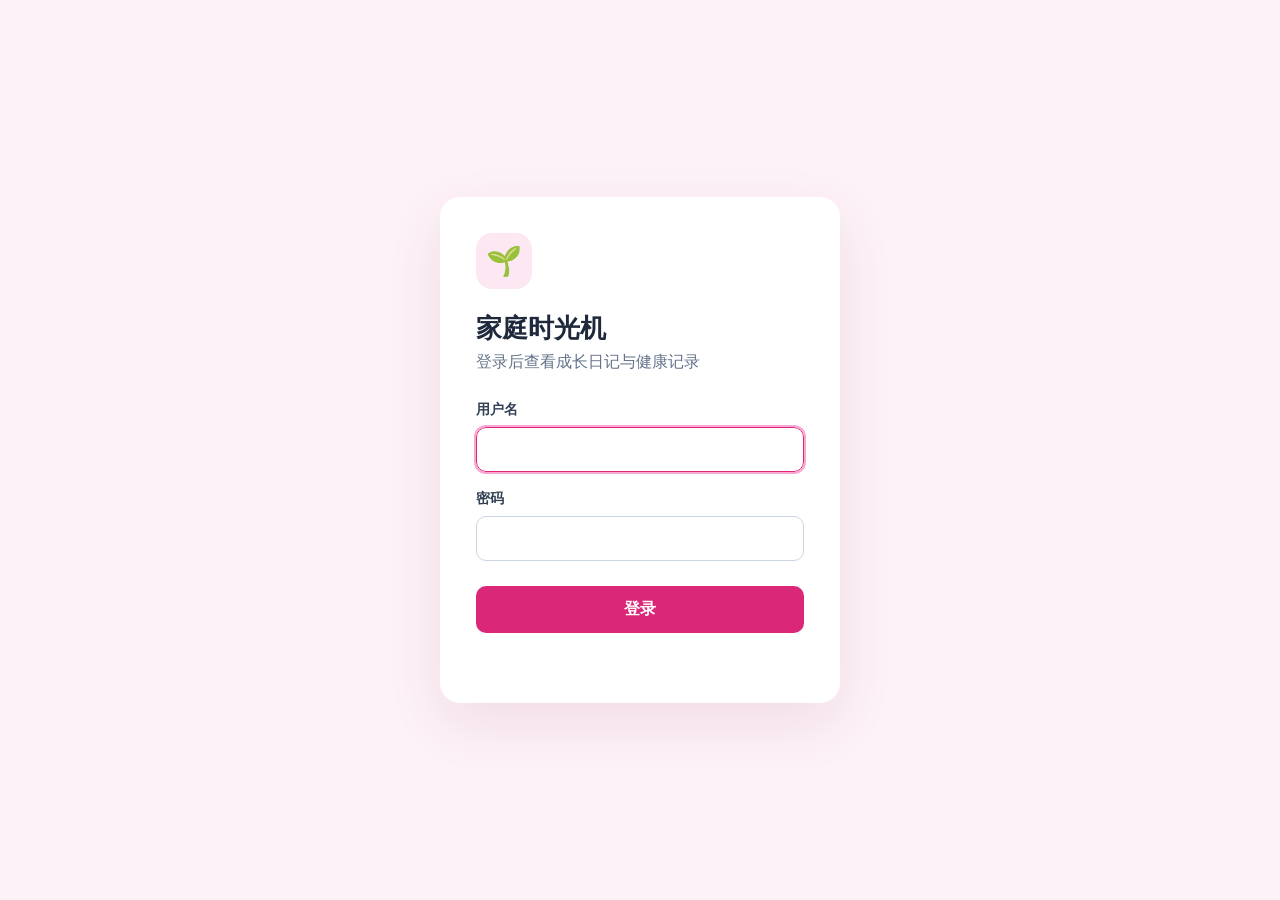
==== backend/static/login.html @ 9ad58400 "Add multi-child growth handbook and authenticated diary" ====
<!DOCTYPE html>
<html lang="zh-CN">
<head>
    <meta charset="UTF-8">
    <meta name="viewport" content="width=device-width, initial-scale=1.0">
    <title>登录 · 家庭时光机</title>
    <style>
        * { box-sizing: border-box; }
        body { margin: 0; min-height: 100vh; display: grid; place-items: center; padding: 24px; background: #fdf2f8; color: #334155; font-family: system-ui, -apple-system, "Microsoft YaHei", sans-serif; }
        main { width: min(100%, 400px); padding: 36px; border-radius: 20px; background: white; box-shadow: 0 20px 55px #83184318; }
        .mark { width: 56px; height: 56px; display: grid; place-items: center; border-radius: 16px; background: #fce7f3; color: #be185d; font-size: 29px; }
        h1 { margin: 22px 0 6px; font-size: 26px; color: #1e293b; }
        p { margin: 0 0 28px; color: #64748b; }
        label { display: block; margin: 18px 0 8px; font-size: 14px; font-weight: 600; }
        input { width: 100%; padding: 12px 14px; border: 1px solid #cbd5e1; border-radius: 10px; font: inherit; }
        input:focus { outline: 2px solid #f9a8d4; border-color: #db2777; }
        button { width: 100%; margin-top: 25px; padding: 13px; border: 0; border-radius: 10px; background: #db2777; color: white; font: inherit; font-weight: 700; cursor: pointer; }
        button:disabled { opacity: .6; cursor: wait; }
        #error { min-height: 22px; margin-top: 12px; color: #be123c; font-size: 14px; }
    </style>
</head>
<body>
    <main>
        <div class="mark" aria-hidden="true">🌱</div>
        <h1>家庭时光机</h1>
        <p>登录后查看成长日记与健康记录</p>
        <form id="loginForm">
            <label for="username">用户名</label>
            <input id="username" name="username" autocomplete="username" required autofocus>
            <label for="password">密码</label>
            <input id="password" name="password" type="password" autocomplete="current-password" required>
            <button id="submit" type="submit">登录</button>
            <div id="error" role="alert" aria-live="polite"></div>
        </form>
    </main>
    <script>
        document.getElementById('loginForm').addEventListener('submit', async (event) => {
            event.preventDefault();
            const button = document.getElementById('submit');
            const error = document.getElementById('error');
            button.disabled = true;
            error.textContent = '';
            try {
                const response = await fetch('/api/login', {
                    method: 'POST',
                    headers: { 'Content-Type': 'application/json' },
                    body: JSON.stringify({
                        username: document.getElementById('username').value,
                        password: document.getElementById('password').value
                    })
                });
                if (!response.ok) { error.textContent = response.status === 429 ? '尝试次数过多，请五分钟后再试' : '用户名或密码错误'; return; }
                location.replace('/');
            } catch (_) {
                error.textContent = '连接失败，请稍后重试';
            } finally {
                button.disabled = false;
            }
        });
    </script>
</body>
</html>
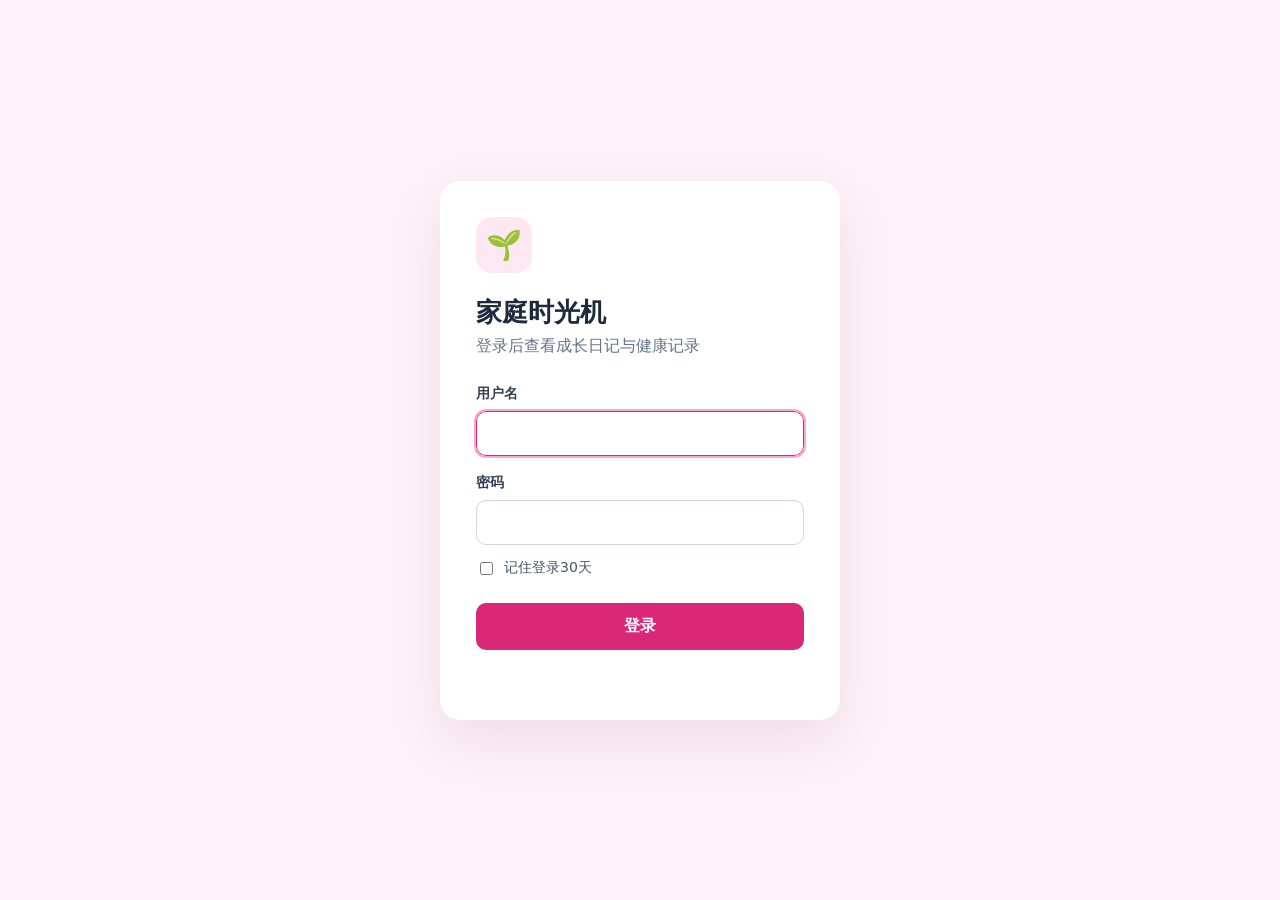
==== commit e259a39a: "feat: add project icons and optional 30-day remembered login" ====
--- a/backend/static/login.html
+++ b/backend/static/login.html
@@ -4,6 +4,7 @@
     <meta charset="UTF-8">
     <meta name="viewport" content="width=device-width, initial-scale=1.0">
     <title>登录 · 家庭时光机</title>
+    <link rel="icon" type="image/svg+xml" href="/favicon.svg">
     <style>
         * { box-sizing: border-box; }
         body { margin: 0; min-height: 100vh; display: grid; place-items: center; padding: 24px; background: #fdf2f8; color: #334155; font-family: system-ui, -apple-system, "Microsoft YaHei", sans-serif; }
@@ -29,6 +30,10 @@
             <input id="username" name="username" autocomplete="username" required autofocus>
             <label for="password">密码</label>
             <input id="password" name="password" type="password" autocomplete="current-password" required>
+            <div style="display:flex;align-items:center;gap:8px;margin-top:14px;font-size:14px;color:#475569;">
+                <input id="remember" name="remember" type="checkbox" style="width:auto;cursor:pointer;">
+                <label for="remember" style="margin:0;font-weight:normal;cursor:pointer;">记住登录30天</label>
+            </div>
             <button id="submit" type="submit">登录</button>
             <div id="error" role="alert" aria-live="polite"></div>
         </form>
@@ -46,7 +51,8 @@
                     headers: { 'Content-Type': 'application/json' },
                     body: JSON.stringify({
                         username: document.getElementById('username').value,
-                        password: document.getElementById('password').value
+                        password: document.getElementById('password').value,
+                        remember_me: document.getElementById('remember').checked
                     })
                 });
                 if (!response.ok) { error.textContent = response.status === 429 ? '尝试次数过多，请五分钟后再试' : '用户名或密码错误'; return; }
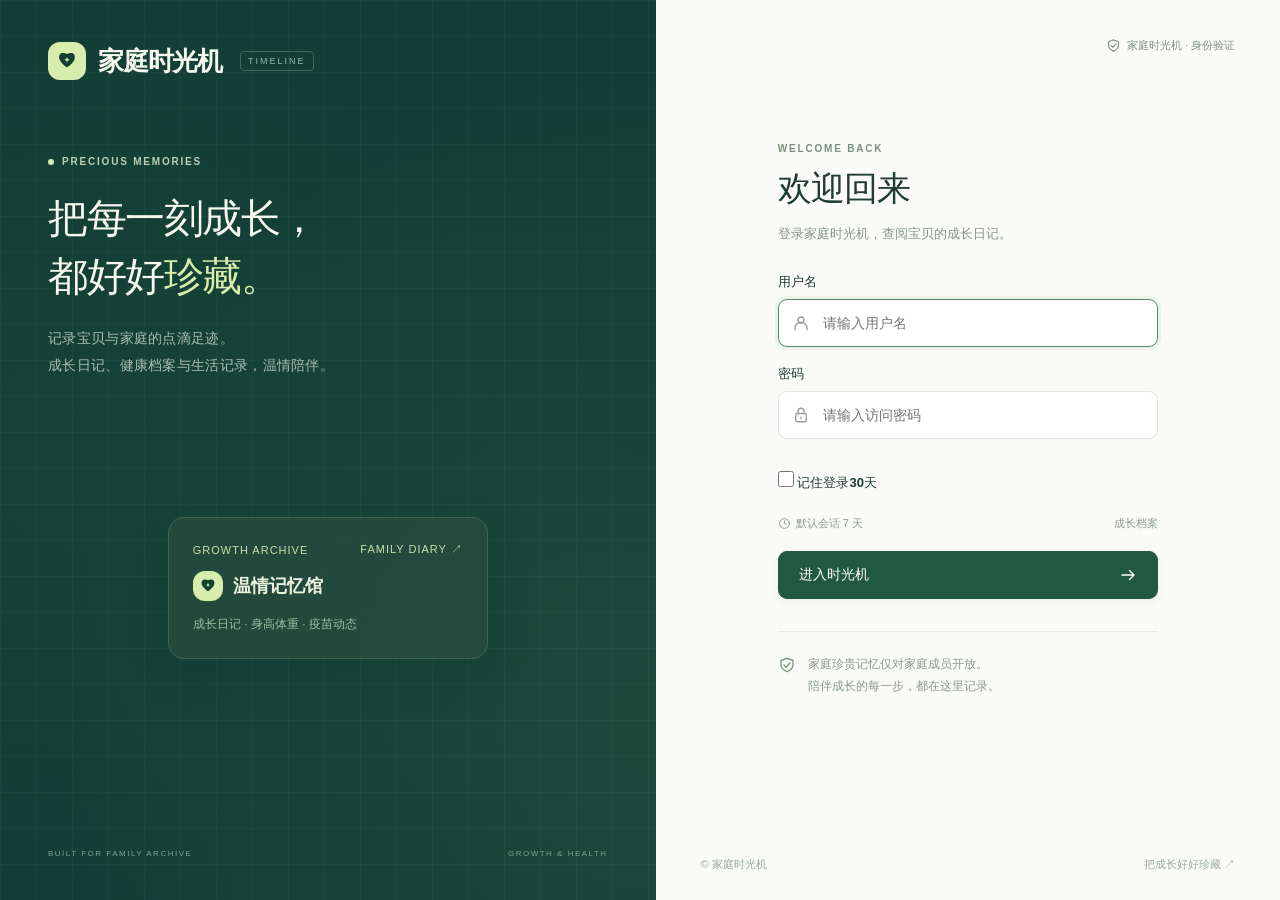
==== commit b9e53d9e: "style: align login with shared split layout" ====
--- a/backend/static/login.html
+++ b/backend/static/login.html
@@ -3,41 +3,469 @@
 <head>
     <meta charset="UTF-8">
     <meta name="viewport" content="width=device-width, initial-scale=1.0">
+    <meta name="theme-color" content="#123e35">
+    <meta name="color-scheme" content="light">
     <title>登录 · 家庭时光机</title>
     <link rel="icon" type="image/svg+xml" href="/favicon.svg">
     <style>
-        * { box-sizing: border-box; }
-        body { margin: 0; min-height: 100vh; display: grid; place-items: center; padding: 24px; background: #fdf2f8; color: #334155; font-family: system-ui, -apple-system, "Microsoft YaHei", sans-serif; }
-        main { width: min(100%, 400px); padding: 36px; border-radius: 20px; background: white; box-shadow: 0 20px 55px #83184318; }
-        .mark { width: 56px; height: 56px; display: grid; place-items: center; border-radius: 16px; background: #fce7f3; color: #be185d; font-size: 29px; }
-        h1 { margin: 22px 0 6px; font-size: 26px; color: #1e293b; }
-        p { margin: 0 0 28px; color: #64748b; }
-        label { display: block; margin: 18px 0 8px; font-size: 14px; font-weight: 600; }
-        input { width: 100%; padding: 12px 14px; border: 1px solid #cbd5e1; border-radius: 10px; font: inherit; }
-        input:focus { outline: 2px solid #f9a8d4; border-color: #db2777; }
-        button { width: 100%; margin-top: 25px; padding: 13px; border: 0; border-radius: 10px; background: #db2777; color: white; font: inherit; font-weight: 700; cursor: pointer; }
-        button:disabled { opacity: .6; cursor: wait; }
-        #error { min-height: 22px; margin-top: 12px; color: #be123c; font-size: 14px; }
+        :root {
+            --pine: #123e35;
+            --lime: #d6edab;
+            --ink: #203c34;
+            --muted: #82918b;
+            --line: #e7ece7;
+            --paper: #fafbf8;
+            --white: #ffffff;
+            --red: #bd5a55;
+            font-family: Inter, -apple-system, BlinkMacSystemFont, "Segoe UI", "PingFang SC", "Microsoft YaHei", sans-serif;
+            color: var(--ink);
+            -webkit-font-smoothing: antialiased;
+        }
+        * { box-sizing: border-box; margin: 0; padding: 0; }
+        body { margin: 0; background: var(--paper); min-height: 100vh; }
+        .login-page {
+            min-height: 100vh;
+            min-height: 100svh;
+            display: grid;
+            grid-template-columns: minmax(0, 1.05fr) minmax(440px, 1fr);
+            background: #fafbf8;
+        }
+        .login-story {
+            min-height: 100vh;
+            min-height: 100svh;
+            background: #123e35;
+            color: #f6f7ee;
+            position: relative;
+            overflow: hidden;
+            padding: 42px 48px;
+            display: flex;
+            flex-direction: column;
+            background-image: radial-gradient(ellipse at 15% 50%, #375b4320, transparent 70%), radial-gradient(ellipse at 100% 80%, #8eb47b18, transparent 65%);
+        }
+        .login-story::after {
+            position: absolute;
+            content: "";
+            inset: 0;
+            background-image: linear-gradient(90deg, #ffffff08 1px, transparent 1px), linear-gradient(#ffffff08 1px, transparent 1px);
+            background-size: 36px 36px;
+            pointer-events: none;
+        }
+        .brand {
+            display: flex;
+            align-items: center;
+            gap: 12px;
+            font-size: 26px;
+            letter-spacing: -1.2px;
+            font-weight: 750;
+            color: #f6f7ee;
+            text-decoration: none;
+            position: relative;
+            z-index: 1;
+        }
+        .brand-mark {
+            display: inline-flex;
+            align-items: center;
+            justify-content: center;
+            width: 38px;
+            height: 38px;
+            border-radius: 12px;
+            background: var(--lime);
+            color: #17432f;
+            flex-shrink: 0;
+        }
+        .brand-mark svg {
+            width: 22px;
+            height: 22px;
+            display: block;
+        }
+        .brand-tag {
+            font-size: 9px;
+            letter-spacing: 2px;
+            font-weight: 450;
+            margin-left: 6px;
+            color: #9db9a9;
+            border: 1px solid #446657;
+            border-radius: 4px;
+            padding: 4px 7px;
+        }
+        .story-copy {
+            margin-top: 76px;
+            position: relative;
+            z-index: 1;
+        }
+        .eyebrow {
+            font-size: 10px;
+            letter-spacing: 1.8px;
+            font-weight: 650;
+            color: #bcceb5;
+            display: flex;
+            align-items: center;
+            gap: 8px;
+        }
+        .live-dot {
+            display: inline-block;
+            width: 6px;
+            height: 6px;
+            border-radius: 50%;
+            background: #ccedac;
+        }
+        .story-copy h1 {
+            font-size: clamp(34px, 3.1vw, 50px);
+            font-weight: 550;
+            line-height: 1.45;
+            letter-spacing: -1.5px;
+            margin: 23px 0 20px;
+        }
+        .story-copy h1 span {
+            color: #d6edab;
+        }
+        .story-copy p {
+            color: #a9bdb0;
+            line-height: 1.9;
+            font-size: 14px;
+            letter-spacing: .3px;
+        }
+        .network-art {
+            position: relative;
+            margin: 30px 0;
+            flex: 1;
+            max-height: 360px;
+            min-height: 220px;
+            display: flex;
+            align-items: center;
+            justify-content: center;
+        }
+        .art-box {
+            position: relative;
+            z-index: 2;
+            width: 100%;
+            max-width: 320px;
+            border: 1px solid #6c90765c;
+            border-radius: 16px;
+            background: #254b3ee6;
+            box-shadow: 0 16px 40px #082b2633;
+            padding: 24px;
+            display: flex;
+            flex-direction: column;
+            gap: 14px;
+        }
+        .art-box-head {
+            display: flex;
+            align-items: center;
+            justify-content: space-between;
+            font-size: 11px;
+            color: #c9dfa9;
+            letter-spacing: 1px;
+        }
+        .art-box-title {
+            font-size: 18px;
+            font-weight: 600;
+            color: #ecf4df;
+            display: flex;
+            align-items: center;
+            gap: 10px;
+        }
+        .art-box-sub {
+            font-size: 12px;
+            color: #9cbca4;
+            line-height: 1.6;
+        }
+        .story-bottom {
+            display: flex;
+            justify-content: space-between;
+            font-size: 8px;
+            letter-spacing: 1.5px;
+            color: #81a18f;
+            margin-top: auto;
+            z-index: 1;
+        }
+        .login-panel {
+            padding: 38px 45px 28px;
+            display: flex;
+            flex-direction: column;
+            min-height: 100vh;
+            min-height: 100svh;
+            position: relative;
+            background: #fafbf8;
+        }
+        .login-corner {
+            display: flex;
+            align-items: center;
+            gap: 6px;
+            align-self: flex-end;
+            font-size: 11px;
+            color: #829286;
+        }
+        .login-form-wrap {
+            width: 100%;
+            max-width: 380px;
+            margin: auto;
+            padding: 40px 0;
+        }
+        .login-form-wrap .eyebrow {
+            color: #79927b;
+            margin-bottom: 12px;
+        }
+        .login-form-wrap h2 {
+            font-size: 34px;
+            font-weight: 570;
+            letter-spacing: -1px;
+            margin: 0 0 10px;
+        }
+        .login-sub {
+            font-size: 13px;
+            color: #88958d;
+            line-height: 1.8;
+            margin-bottom: 28px;
+        }
+        .login-form-wrap label {
+            display: block;
+            font-size: 13px;
+            font-weight: 550;
+            margin: 18px 0 8px;
+            color: #203c34;
+        }
+        .input-icon {
+            position: relative;
+            display: flex;
+            align-items: center;
+        }
+        .input-icon svg {
+            position: absolute;
+            left: 14px;
+            width: 18px;
+            height: 18px;
+            color: #94a193;
+            pointer-events: none;
+        }
+        .input-icon input {
+            width: 100%;
+            height: 48px;
+            padding: 0 16px 0 44px;
+            background: #ffffff;
+            border: 1px solid #dde4dc;
+            border-radius: 9px;
+            font-size: 14px;
+            color: var(--ink);
+            outline: none;
+            transition: border-color .18s, box-shadow .18s;
+        }
+        .input-icon input:focus {
+            border-color: #538b64;
+            box-shadow: 0 0 0 3px #659c6d18;
+        }
+        .remember-row {
+            display: flex;
+            align-items: center;
+            margin-top: 14px;
+        }
+        .remember-label {
+            display: inline-flex;
+            align-items: center;
+            gap: 8px;
+            font-size: 13px;
+            color: #446156;
+            cursor: pointer;
+            user-select: none;
+            margin: 0;
+        }
+        .remember-label input[type="checkbox"] {
+            width: 16px;
+            height: 16px;
+            accent-color: #205842;
+            cursor: pointer;
+            margin: 0;
+        }
+        .login-meta {
+            display: flex;
+            align-items: center;
+            justify-content: space-between;
+            margin: 16px 0 20px;
+            font-size: 11px;
+            color: #8d9b90;
+        }
+        .login-meta span {
+            display: flex;
+            align-items: center;
+            gap: 5px;
+        }
+        .login-meta svg {
+            width: 13px;
+            height: 13px;
+        }
+        #error {
+            min-height: 20px;
+            font-size: 13px;
+            color: #bd5a55;
+            background: #fff4f2;
+            border: 1px solid #f2d4ce;
+            border-radius: 8px;
+            padding: 10px 14px;
+            margin-bottom: 16px;
+        }
+        #error:empty {
+            display: none;
+        }
+        .login-submit {
+            width: 100%;
+            height: 48px;
+            display: flex;
+            align-items: center;
+            justify-content: space-between;
+            padding: 0 20px;
+            background: #205842;
+            border: 1px solid #205842;
+            border-radius: 9px;
+            color: #ffffff;
+            font-size: 14px;
+            font-weight: 550;
+            cursor: pointer;
+            box-shadow: 0 3px 8px #173c3410;
+            transition: background .18s, transform .18s;
+        }
+        .login-submit:hover {
+            background: #164631;
+        }
+        .login-submit:disabled {
+            opacity: .6;
+            cursor: wait;
+        }
+        .login-note {
+            display: flex;
+            gap: 12px;
+            border-top: 1px solid #e6eadf;
+            margin-top: 32px;
+            padding-top: 22px;
+            color: #8c998e;
+            font-size: 12px;
+            line-height: 1.8;
+        }
+        .login-note svg {
+            width: 18px;
+            height: 18px;
+            flex-shrink: 0;
+            margin-top: 2px;
+            color: #799a80;
+        }
+        .login-footer {
+            display: flex;
+            justify-content: space-between;
+            font-size: 11px;
+            color: #9aa89b;
+            margin-top: auto;
+            padding-top: 20px;
+        }
+        @media (max-width: 720px) {
+            .login-page { display: block; }
+            .login-story { display: none; }
+            .login-panel {
+                min-height: 100vh;
+                min-height: 100svh;
+                padding: 28px 24px 20px;
+                background: radial-gradient(ellipse at 20% 0%, #e6edd8b0, transparent 60%), #fafbf8;
+            }
+            .login-corner { align-self: flex-start; margin-bottom: 20px; }
+            .login-form-wrap { max-width: 360px; padding: 20px 0; }
+            .login-form-wrap::before {
+                content: "家庭时光机.";
+                display: block;
+                color: #24543d;
+                font-size: 28px;
+                font-weight: 750;
+                letter-spacing: -1.2px;
+                margin-bottom: 28px;
+            }
+            .login-form-wrap h2 { font-size: 30px; }
+        }
     </style>
 </head>
 <body>
-    <main>
-        <div class="mark" aria-hidden="true">🌱</div>
-        <h1>家庭时光机</h1>
-        <p>登录后查看成长日记与健康记录</p>
-        <form id="loginForm">
-            <label for="username">用户名</label>
-            <input id="username" name="username" autocomplete="username" required autofocus>
-            <label for="password">密码</label>
-            <input id="password" name="password" type="password" autocomplete="current-password" required>
-            <div style="display:flex;align-items:center;gap:8px;margin-top:14px;font-size:14px;color:#475569;">
-                <input id="remember" name="remember" type="checkbox" style="width:auto;cursor:pointer;">
-                <label for="remember" style="margin:0;font-weight:normal;cursor:pointer;">记住登录30天</label>
+    <div class="login-page">
+        <aside class="login-story">
+            <a class="brand" href="/">
+                <span class="brand-mark" aria-hidden="true">
+                    <svg viewBox="0 0 32 32" fill="none">
+                        <path d="M16 6 C16 6 13 3.5 9 4.5 C5 5.5 4 9.5 5 13.5 C7 19.5 16 25.5 16 25.5 C16 25.5 25 19.5 27 13.5 C28 9.5 27 5.5 23 4.5 C19 3.5 16 6 16 6 Z" fill="#123e35"/>
+                        <path d="M16 10 C16.5 12 18 13.5 20 14 C18 14.5 16.5 16 16 18 C15.5 16 14 14.5 12 14 C14 13.5 15.5 12 16 10 Z" fill="#b9df91"/>
+                    </svg>
+                </span>
+                <span>家庭时光机</span>
+                <span class="brand-tag">TIMELINE</span>
+            </a>
+            <div class="story-copy">
+                <span class="eyebrow"><span class="live-dot"></span> PRECIOUS MEMORIES</span>
+                <h1>把每一刻成长，<br>都好好<span>珍藏。</span></h1>
+                <p>记录宝贝与家庭的点滴足迹。<br>成长日记、健康档案与生活记录，温情陪伴。</p>
             </div>
-            <button id="submit" type="submit">登录</button>
-            <div id="error" role="alert" aria-live="polite"></div>
-        </form>
-    </main>
+            <div class="network-art" aria-hidden="true">
+                <div class="art-box">
+                    <div class="art-box-head"><span>GROWTH ARCHIVE</span><span>FAMILY DIARY ↗</span></div>
+                    <div class="art-box-title">
+                        <span class="brand-mark" style="width:30px;height:30px;">
+                            <svg viewBox="0 0 32 32" fill="none" style="width:18px;height:18px;">
+                                <path d="M16 6 C16 6 13 3.5 9 4.5 C5 5.5 4 9.5 5 13.5 C7 19.5 16 25.5 16 25.5 C16 25.5 25 19.5 27 13.5 C28 9.5 27 5.5 23 4.5 C19 3.5 16 6 16 6 Z" fill="#123e35"/>
+                                <path d="M16 10 C16.5 12 18 13.5 20 14 C18 14.5 16.5 16 16 18 C15.5 16 14 14.5 12 14 C14 13.5 15.5 12 16 10 Z" fill="#b9df91"/>
+                            </svg>
+                        </span>
+                        温情记忆馆
+                    </div>
+                    <div class="art-box-sub">成长日记 · 身高体重 · 疫苗动态</div>
+                </div>
+            </div>
+            <div class="story-bottom">
+                <span>BUILT FOR FAMILY ARCHIVE</span>
+                <span>GROWTH & HEALTH</span>
+            </div>
+        </aside>
+
+        <main class="login-panel">
+            <span class="login-corner">
+                <svg width="15" height="15" viewBox="0 0 24 24" fill="none" stroke="currentColor" stroke-width="1.8" stroke-linecap="round" stroke-linejoin="round"><path d="m12 3 8 3v6c0 5-8 9-8 9s-8-4-8-9V6l8-3Z"/><path d="m8 12 3 3 5-6"/></svg>
+                家庭时光机 · 身份验证
+            </span>
+            <div class="login-form-wrap">
+                <span class="eyebrow">WELCOME BACK</span>
+                <h2>欢迎回来</h2>
+                <p class="login-sub">登录家庭时光机，查阅宝贝的成长日记。</p>
+                <form id="loginForm">
+                    <label for="username">用户名</label>
+                    <div class="input-icon">
+                        <svg viewBox="0 0 24 24" fill="none" stroke="currentColor" stroke-width="1.8" stroke-linecap="round" stroke-linejoin="round"><circle cx="12" cy="8" r="4"/><path d="M4 21v-2a8 8 0 0 1 16 0v2"/></svg>
+                        <input id="username" name="username" autocomplete="username" required autofocus placeholder="请输入用户名">
+                    </div>
+                    <label for="password">密码</label>
+                    <div class="input-icon">
+                        <svg viewBox="0 0 24 24" fill="none" stroke="currentColor" stroke-width="1.8" stroke-linecap="round" stroke-linejoin="round"><rect x="5" y="10" width="14" height="11" rx="2"/><path d="M8 10V7a4 4 0 0 1 8 0v3m-4 5v2"/></svg>
+                        <input id="password" name="password" type="password" autocomplete="current-password" required placeholder="请输入访问密码">
+                    </div>
+                    <div class="remember-row">
+                        <label class="remember-label" for="remember">
+                            <input id="remember" name="remember" type="checkbox">
+                            <span>记住登录30天</span>
+                        </label>
+                    </div>
+                    <div class="login-meta">
+                        <span><svg viewBox="0 0 24 24" fill="none" stroke="currentColor" stroke-width="1.8" stroke-linecap="round" stroke-linejoin="round"><circle cx="12" cy="12" r="9"/><path d="M12 7v5l3 2"/></svg> 默认会话 7 天</span>
+                        <span>成长档案</span>
+                    </div>
+                    <div id="error" role="alert" aria-live="polite"></div>
+                    <button id="submit" class="login-submit" type="submit">
+                        <span>进入时光机</span>
+                        <svg width="18" height="18" viewBox="0 0 24 24" fill="none" stroke="currentColor" stroke-width="1.8" stroke-linecap="round" stroke-linejoin="round"><path d="M4 12h16m-6-6 6 6-6 6"/></svg>
+                    </button>
+                </form>
+                <div class="login-note">
+                    <svg viewBox="0 0 24 24" fill="none" stroke="currentColor" stroke-width="1.8" stroke-linecap="round" stroke-linejoin="round"><path d="m12 3 8 3v6c0 5-8 9-8 9s-8-4-8-9V6l8-3Z"/><path d="m8 12 3 3 5-6"/></svg>
+                    <p>家庭珍贵记忆仅对家庭成员开放。<br><span>陪伴成长的每一步，都在这里记录。</span></p>
+                </div>
+            </div>
+            <footer class="login-footer">
+                <span>© 家庭时光机</span>
+                <span>把成长好好珍藏 ↗</span>
+            </footer>
+        </main>
+    </div>
+
     <script>
         document.getElementById('loginForm').addEventListener('submit', async (event) => {
             event.preventDefault();
